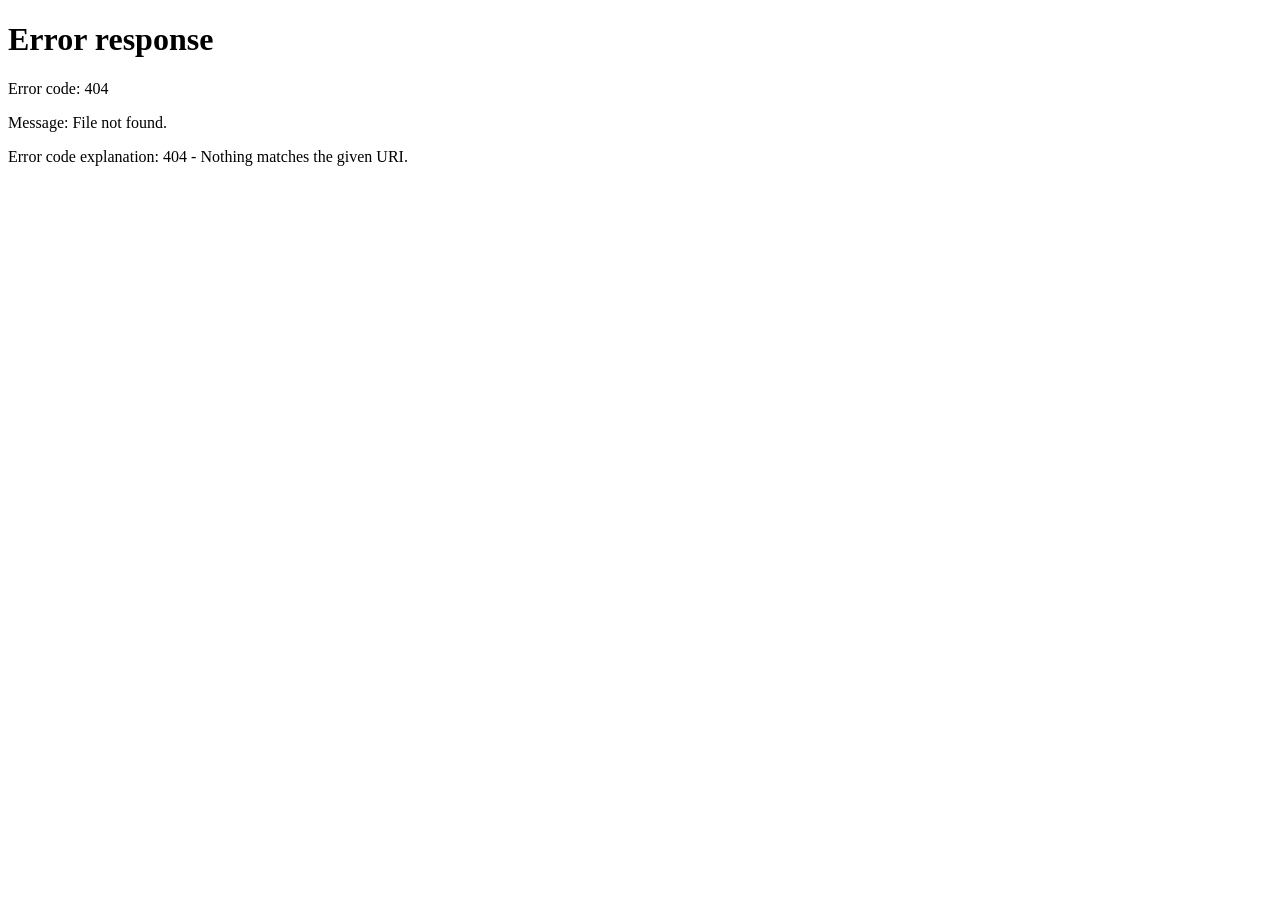
==== index.html @ 0ce19a4d "feat: add SIAKAD LMS project" ====
<!doctype html><html lang="id"><head><meta charset="utf-8"><meta name="viewport" content="width=device-width,initial-scale=1"><title>SIAKAD & LMS</title><link href="https://cdn.jsdelivr.net/npm/bootstrap@5.3.3/dist/css/bootstrap.min.css" rel="stylesheet"><link href="frontend/css/style.css" rel="stylesheet"></head><body><script>location.replace("frontend/");</script></body></html>
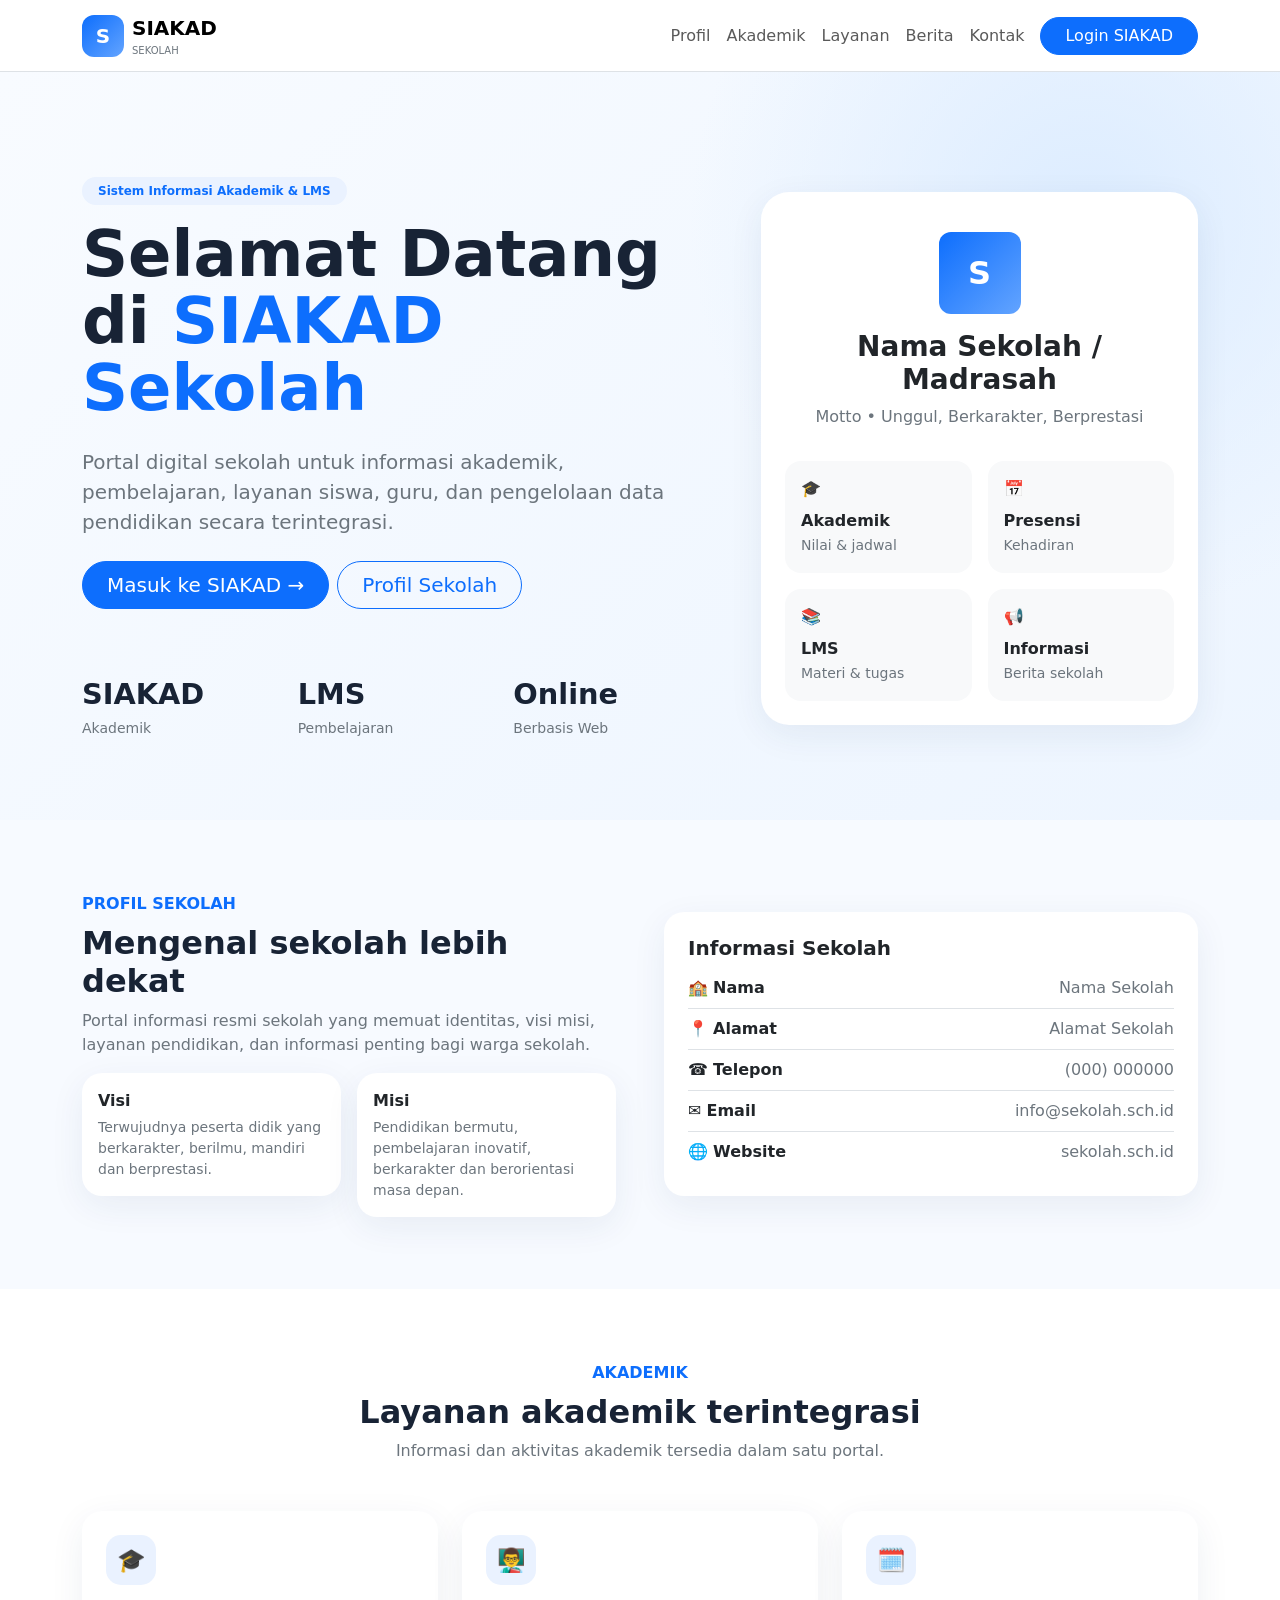
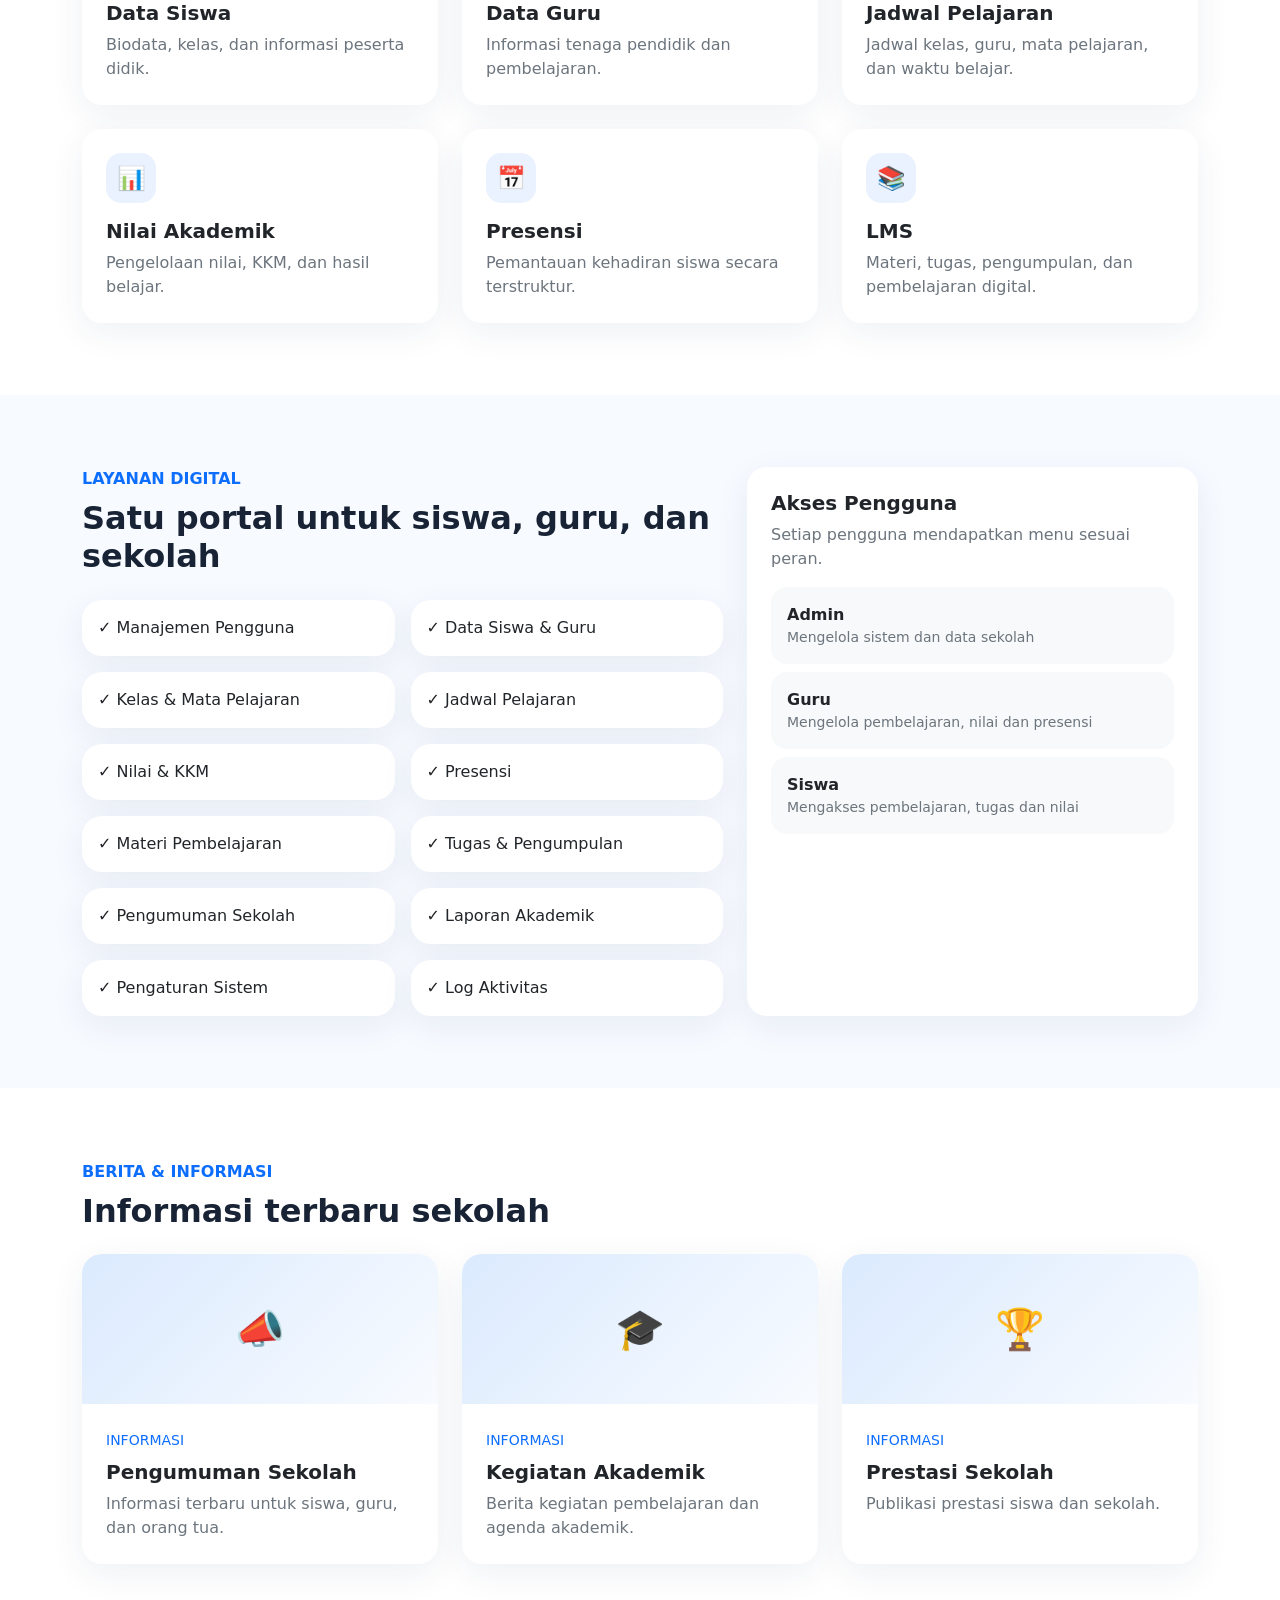
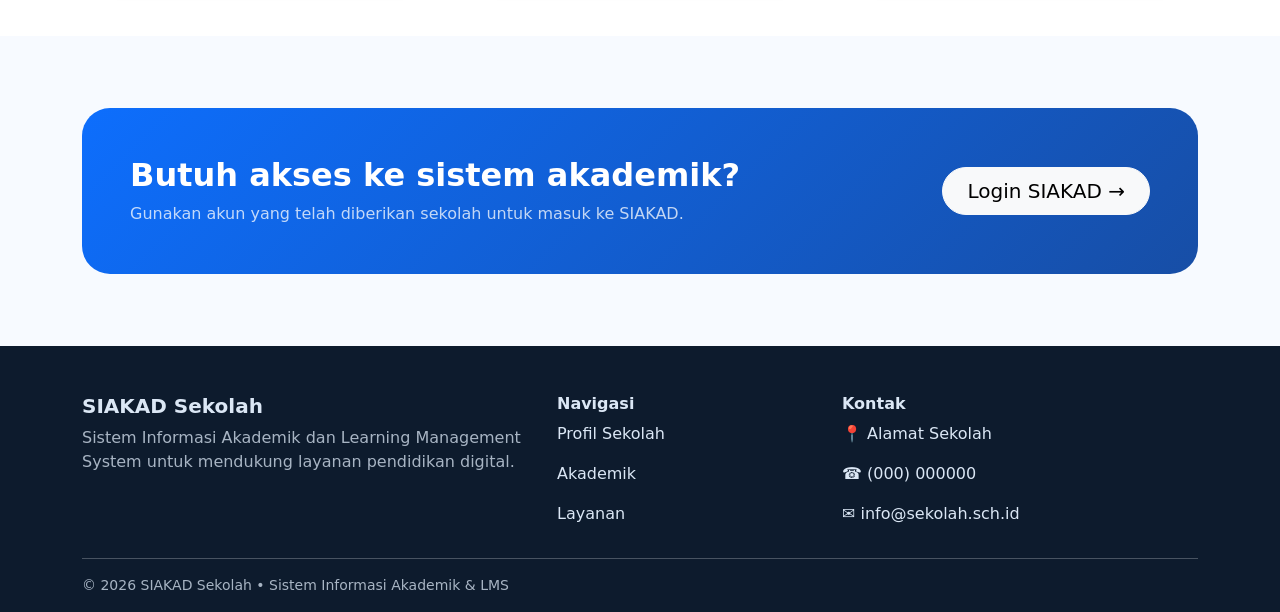
==== commit 6bfe1b89: "feat: set comprehensive school landing page as homepage" ====
--- a/index.html
+++ b/index.html
@@ -1 +1 @@
-<!doctype html><html lang="id"><head><meta charset="utf-8"><meta name="viewport" content="width=device-width,initial-scale=1"><title>SIAKAD & LMS</title><link href="https://cdn.jsdelivr.net/npm/bootstrap@5.3.3/dist/css/bootstrap.min.css" rel="stylesheet"><link href="frontend/css/style.css" rel="stylesheet"></head><body><script>location.replace("frontend/");</script></body></html>+<!doctype html><html lang="id"><head><meta charset="utf-8"><meta name="viewport" content="width=device-width,initial-scale=1"><meta name="theme-color" content="#0d6efd"><meta name="description" content="SIAKAD Sekolah - Sistem Informasi Akademik dan LMS"><title>SIAKAD Sekolah | Sistem Informasi Akademik</title><link href="https://cdn.jsdelivr.net/npm/bootstrap@5.3.3/dist/css/bootstrap.min.css" rel="stylesheet"><style>:root{--p:#0d6efd;--dark:#10233f}html{scroll-behavior:smooth}body{font-family:system-ui,-apple-system,Segoe UI,Roboto,sans-serif;color:#182335;background:#f7faff}section{scroll-margin-top:76px}.navbar{background:#ffffffee!important;backdrop-filter:blur(12px)}.brand{width:42px;height:42px;border-radius:12px;background:linear-gradient(135deg,#0d6efd,#63a4ff);display:grid;place-items:center;color:#fff;font-weight:800}.hero{padding:105px 0 80px;background:radial-gradient(circle at 85% 20%,#dcecff,transparent 32%),linear-gradient(135deg,#f8fbff,#edf5ff)}.hero h1{font-size:clamp(2.3rem,5vw,4.4rem);font-weight:800;line-height:1.05}.soft{background:#eaf2ff;color:#0d6efd}.card{border:0;border-radius:20px;box-shadow:0 10px 35px #173b6712}.school-card{border-radius:28px}.icon{width:50px;height:50px;border-radius:15px;display:grid;place-items:center;background:#eaf2ff;font-size:23px}.section-title{font-weight:800}.news-img{height:150px;background:linear-gradient(135deg,#dbeafe,#f8fbff)}.stat{font-weight:800;font-size:1.8rem}.cta{background:linear-gradient(135deg,#0d6efd,#174ea6);border-radius:28px;color:#fff}.footer{background:#0d1b2d;color:#dbe7f5}.footer a{color:#dbe7f5;text-decoration:none}@media(max-width:991px){.hero{padding-top:75px}}</style></head><body><nav class="navbar navbar-expand-lg sticky-top border-bottom"><div class="container"><a class="navbar-brand d-flex align-items-center gap-2 fw-bold" href="#"><span class="brand">S</span><span>SIAKAD <small class="d-block text-secondary fw-normal" style="font-size:10px">SEKOLAH</small></span></a><button class="navbar-toggler" data-bs-toggle="collapse" data-bs-target="#nav">☰</button><div class="collapse navbar-collapse" id="nav"><ul class="navbar-nav ms-auto align-items-lg-center"><li><a class="nav-link" href="#profil">Profil</a></li><li><a class="nav-link" href="#akademik">Akademik</a></li><li><a class="nav-link" href="#layanan">Layanan</a></li><li><a class="nav-link" href="#berita">Berita</a></li><li><a class="nav-link" href="#kontak">Kontak</a></li><li><a class="btn btn-primary rounded-pill px-4 ms-lg-2" href="frontend/">Login SIAKAD</a></li></ul></div></div></nav><header class="hero"><div class="container"><div class="row align-items-center g-5"><div class="col-lg-7"><span class="badge soft rounded-pill px-3 py-2 mb-3">Sistem Informasi Akademik & LMS</span><h1>Selamat Datang di <span class="text-primary">SIAKAD Sekolah</span></h1><p class="lead text-secondary mt-4">Portal digital sekolah untuk informasi akademik, pembelajaran, layanan siswa, guru, dan pengelolaan data pendidikan secara terintegrasi.</p><div class="d-flex flex-wrap gap-2 mt-4"><a href="frontend/" class="btn btn-primary btn-lg rounded-pill px-4">Masuk ke SIAKAD →</a><a href="#profil" class="btn btn-outline-primary btn-lg rounded-pill px-4">Profil Sekolah</a></div><div class="row g-3 mt-5"><div class="col-4"><div class="stat">SIAKAD</div><small class="text-secondary">Akademik</small></div><div class="col-4"><div class="stat">LMS</div><small class="text-secondary">Pembelajaran</small></div><div class="col-4"><div class="stat">Online</div><small class="text-secondary">Berbasis Web</small></div></div></div><div class="col-lg-5"><div class="school-card card p-4 bg-white"><div class="text-center py-3"><div class="brand mx-auto mb-3" style="width:82px;height:82px;font-size:32px">S</div><h3 class="fw-bold">Nama Sekolah / Madrasah</h3><p class="text-secondary">Motto • Unggul, Berkarakter, Berprestasi</p></div><div class="row g-3"><div class="col-6"><div class="p-3 rounded-4 bg-light">🎓<b class="d-block mt-2">Akademik</b><small class="text-secondary">Nilai & jadwal</small></div></div><div class="col-6"><div class="p-3 rounded-4 bg-light">📅<b class="d-block mt-2">Presensi</b><small class="text-secondary">Kehadiran</small></div></div><div class="col-6"><div class="p-3 rounded-4 bg-light">📚<b class="d-block mt-2">LMS</b><small class="text-secondary">Materi & tugas</small></div></div><div class="col-6"><div class="p-3 rounded-4 bg-light">📢<b class="d-block mt-2">Informasi</b><small class="text-secondary">Berita sekolah</small></div></div></div></div></div></div></div></header><section id="profil" class="py-5"><div class="container py-4"><div class="row align-items-center g-5"><div class="col-lg-6"><span class="text-primary fw-bold">PROFIL SEKOLAH</span><h2 class="section-title mt-2">Mengenal sekolah lebih dekat</h2><p class="text-secondary">Portal informasi resmi sekolah yang memuat identitas, visi misi, layanan pendidikan, dan informasi penting bagi warga sekolah.</p><div class="row g-3"><div class="col-sm-6"><div class="card p-3"><b>Visi</b><small class="text-secondary mt-1">Terwujudnya peserta didik yang berkarakter, berilmu, mandiri dan berprestasi.</small></div></div><div class="col-sm-6"><div class="card p-3"><b>Misi</b><small class="text-secondary mt-1">Pendidikan bermutu, pembelajaran inovatif, berkarakter dan berorientasi masa depan.</small></div></div></div></div><div class="col-lg-6"><div class="card p-4"><h5 class="fw-bold">Informasi Sekolah</h5><div class="list-group list-group-flush"><div class="list-group-item px-0">🏫 <b>Nama</b><span class="float-end text-secondary">Nama Sekolah</span></div><div class="list-group-item px-0">📍 <b>Alamat</b><span class="float-end text-secondary">Alamat Sekolah</span></div><div class="list-group-item px-0">☎️ <b>Telepon</b><span class="float-end text-secondary">(000) 000000</span></div><div class="list-group-item px-0">✉️ <b>Email</b><span class="float-end text-secondary">info@sekolah.sch.id</span></div><div class="list-group-item px-0">🌐 <b>Website</b><span class="float-end text-secondary">sekolah.sch.id</span></div></div></div></div></div></div></section><section id="akademik" class="py-5 bg-white"><div class="container py-4"><div class="text-center mb-5"><span class="text-primary fw-bold">AKADEMIK</span><h2 class="section-title mt-2">Layanan akademik terintegrasi</h2><p class="text-secondary">Informasi dan aktivitas akademik tersedia dalam satu portal.</p></div><div class="row g-4"><div class="col-md-6 col-lg-4"><div class="card p-4 h-100"><div class="icon mb-3">🎓</div><h5 class="fw-bold">Data Siswa</h5><p class="text-secondary mb-0">Biodata, kelas, dan informasi peserta didik.</p></div></div><div class="col-md-6 col-lg-4"><div class="card p-4 h-100"><div class="icon mb-3">👨‍🏫</div><h5 class="fw-bold">Data Guru</h5><p class="text-secondary mb-0">Informasi tenaga pendidik dan pembelajaran.</p></div></div><div class="col-md-6 col-lg-4"><div class="card p-4 h-100"><div class="icon mb-3">🗓️</div><h5 class="fw-bold">Jadwal Pelajaran</h5><p class="text-secondary mb-0">Jadwal kelas, guru, mata pelajaran, dan waktu belajar.</p></div></div><div class="col-md-6 col-lg-4"><div class="card p-4 h-100"><div class="icon mb-3">📊</div><h5 class="fw-bold">Nilai Akademik</h5><p class="text-secondary mb-0">Pengelolaan nilai, KKM, dan hasil belajar.</p></div></div><div class="col-md-6 col-lg-4"><div class="card p-4 h-100"><div class="icon mb-3">📅</div><h5 class="fw-bold">Presensi</h5><p class="text-secondary mb-0">Pemantauan kehadiran siswa secara terstruktur.</p></div></div><div class="col-md-6 col-lg-4"><div class="card p-4 h-100"><div class="icon mb-3">📚</div><h5 class="fw-bold">LMS</h5><p class="text-secondary mb-0">Materi, tugas, pengumpulan, dan pembelajaran digital.</p></div></div></div></div></section><section id="layanan" class="py-5"><div class="container py-4"><div class="row g-4"><div class="col-lg-7"><span class="text-primary fw-bold">LAYANAN DIGITAL</span><h2 class="section-title mt-2">Satu portal untuk siswa, guru, dan sekolah</h2><div class="row g-3 mt-2"><div class="col-sm-6"><div class="card p-3">✓ Manajemen Pengguna</div></div><div class="col-sm-6"><div class="card p-3">✓ Data Siswa & Guru</div></div><div class="col-sm-6"><div class="card p-3">✓ Kelas & Mata Pelajaran</div></div><div class="col-sm-6"><div class="card p-3">✓ Jadwal Pelajaran</div></div><div class="col-sm-6"><div class="card p-3">✓ Nilai & KKM</div></div><div class="col-sm-6"><div class="card p-3">✓ Presensi</div></div><div class="col-sm-6"><div class="card p-3">✓ Materi Pembelajaran</div></div><div class="col-sm-6"><div class="card p-3">✓ Tugas & Pengumpulan</div></div><div class="col-sm-6"><div class="card p-3">✓ Pengumuman Sekolah</div></div><div class="col-sm-6"><div class="card p-3">✓ Laporan Akademik</div></div><div class="col-sm-6"><div class="card p-3">✓ Pengaturan Sistem</div></div><div class="col-sm-6"><div class="card p-3">✓ Log Aktivitas</div></div></div></div><div class="col-lg-5"><div class="card p-4 h-100"><h5 class="fw-bold">Akses Pengguna</h5><p class="text-secondary">Setiap pengguna mendapatkan menu sesuai peran.</p><div class="p-3 rounded-4 bg-light mb-2"><b>Admin</b><small class="d-block text-secondary">Mengelola sistem dan data sekolah</small></div><div class="p-3 rounded-4 bg-light mb-2"><b>Guru</b><small class="d-block text-secondary">Mengelola pembelajaran, nilai dan presensi</small></div><div class="p-3 rounded-4 bg-light"><b>Siswa</b><small class="d-block text-secondary">Mengakses pembelajaran, tugas dan nilai</small></div></div></div></div></div></section><section id="berita" class="py-5 bg-white"><div class="container py-4"><div class="mb-4"><span class="text-primary fw-bold">BERITA & INFORMASI</span><h2 class="section-title mt-2">Informasi terbaru sekolah</h2></div><div class="row g-4"><div class="col-md-4"><div class="card overflow-hidden h-100"><div class="news-img d-flex align-items-center justify-content-center fs-1">📣</div><div class="p-4"><small class="text-primary">INFORMASI</small><h5 class="fw-bold mt-2">Pengumuman Sekolah</h5><p class="text-secondary mb-0">Informasi terbaru untuk siswa, guru, dan orang tua.</p></div></div></div><div class="col-md-4"><div class="card overflow-hidden h-100"><div class="news-img d-flex align-items-center justify-content-center fs-1">🎓</div><div class="p-4"><small class="text-primary">INFORMASI</small><h5 class="fw-bold mt-2">Kegiatan Akademik</h5><p class="text-secondary mb-0">Berita kegiatan pembelajaran dan agenda akademik.</p></div></div></div><div class="col-md-4"><div class="card overflow-hidden h-100"><div class="news-img d-flex align-items-center justify-content-center fs-1">🏆</div><div class="p-4"><small class="text-primary">INFORMASI</small><h5 class="fw-bold mt-2">Prestasi Sekolah</h5><p class="text-secondary mb-0">Publikasi prestasi siswa dan sekolah.</p></div></div></div></div></div></section><section id="kontak" class="py-5"><div class="container py-4"><div class="cta p-4 p-lg-5"><div class="row align-items-center"><div class="col-lg-8"><h2 class="fw-bold">Butuh akses ke sistem akademik?</h2><p class="mb-0 opacity-75">Gunakan akun yang telah diberikan sekolah untuk masuk ke SIAKAD.</p></div><div class="col-lg-4 text-lg-end mt-3 mt-lg-0"><a href="frontend/" class="btn btn-light btn-lg rounded-pill px-4">Login SIAKAD →</a></div></div></div></div></section><footer class="footer pt-5 pb-3"><div class="container"><div class="row g-4"><div class="col-lg-5"><h5 class="fw-bold">SIAKAD Sekolah</h5><p class="opacity-75">Sistem Informasi Akademik dan Learning Management System untuk mendukung layanan pendidikan digital.</p></div><div class="col-sm-6 col-lg-3"><h6 class="fw-bold">Navigasi</h6><p><a href="#profil">Profil Sekolah</a></p><p><a href="#akademik">Akademik</a></p><p><a href="#layanan">Layanan</a></p></div><div class="col-sm-6 col-lg-4"><h6 class="fw-bold">Kontak</h6><p>📍 Alamat Sekolah</p><p>☎️ (000) 000000</p><p>✉️ info@sekolah.sch.id</p></div></div><hr class="border-light opacity-25"><div class="small opacity-75">© 2026 SIAKAD Sekolah • Sistem Informasi Akademik & LMS</div></div></footer><script src="https://cdn.jsdelivr.net/npm/bootstrap@5.3.3/dist/js/bootstrap.bundle.min.js"></script></body></html>
